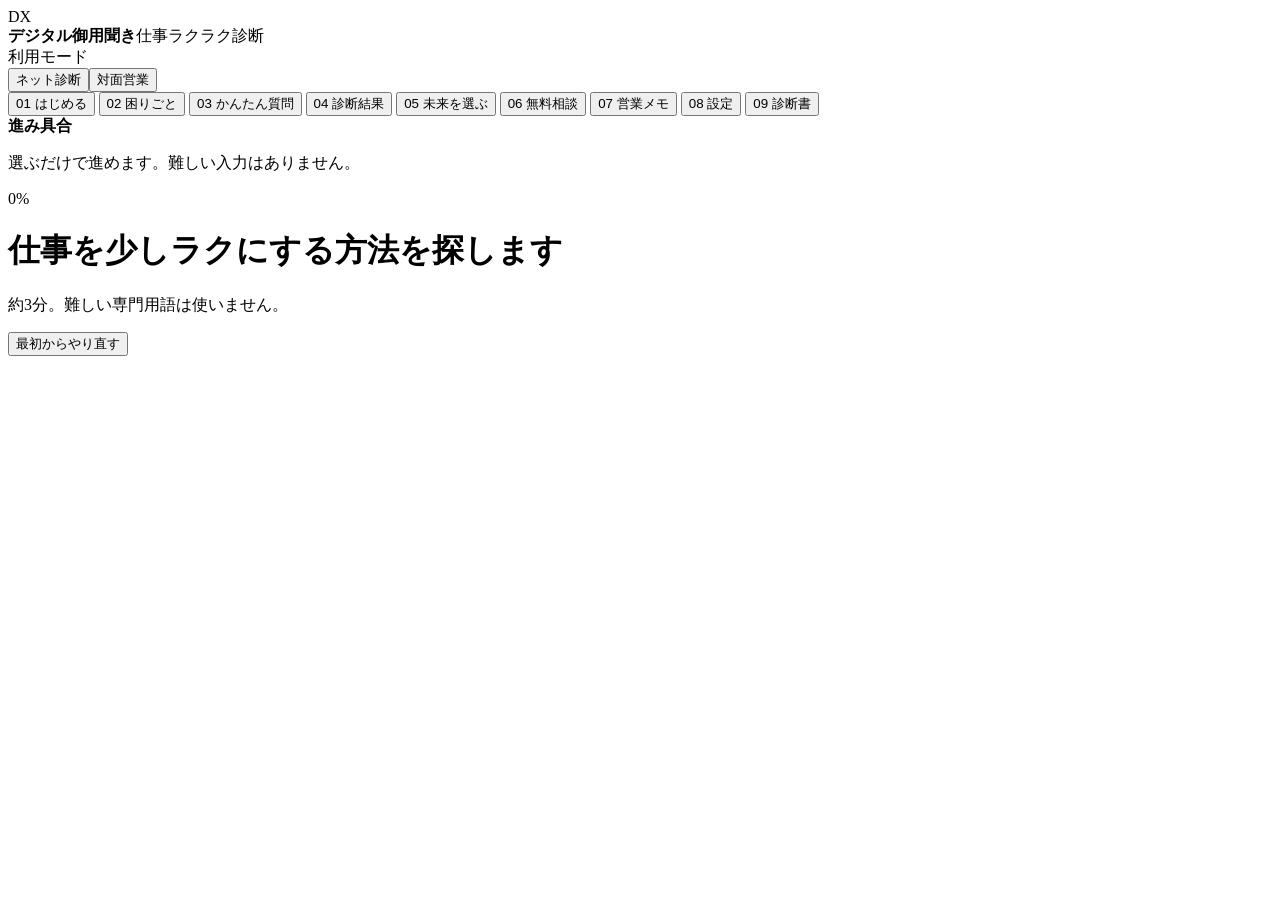
==== diagnosis/index.html @ c5b8c508 "Add work diagnosis preview page" ====
<!doctype html>
<html lang="ja">
<head>
<meta charset="utf-8">
<meta name="viewport" content="width=device-width,initial-scale=1">
<title>仕事ラクラク診断｜デジタル御用聞き</title>
<link rel="stylesheet" href="style.css">
</head>
<body>
<div class="shell">
<aside class="sidebar">
 <div class="brand"><div class="brandmark">DX</div><div><b>デジタル御用聞き</b><span>仕事ラクラク診断</span></div></div>
 <div class="mode-box">
  <label>利用モード</label>
  <div class="mode-tabs"><button id="netMode" class="active">ネット診断</button><button id="faceMode">対面営業</button></div>
 </div>
 <nav>
  <button class="active" data-view="welcome">01 はじめる</button>
  <button data-view="pain">02 困りごと</button>
  <button data-view="question">03 かんたん質問</button>
  <button data-view="result">04 診断結果</button>
  <button data-view="future">05 未来を選ぶ</button>
  <button data-view="contact">06 無料相談</button>
  <button data-view="sales" class="face-only">07 営業メモ</button>
  <button data-view="settings" class="face-only">08 設定</button>
  <button data-view="report" class="face-only">09 診断書</button>
 </nav>
 <div class="side-card"><b>進み具合</b><p>選ぶだけで進めます。難しい入力はありません。</p><div class="progress"><span id="progressBar" style="width:0%"></span></div><p id="progressText">0%</p></div>
</aside>

<main class="main">
 <div class="top">
  <div><h1 id="pageTitle">仕事を少しラクにする方法を探します</h1><p id="pageSub">約3分。難しい専門用語は使いません。</p></div>
  <div class="minor no-print"><button class="btn text" id="restartBtn">最初からやり直す</button></div>
 </div>

 <section id="welcome" class="view active"></section>
 <section id="pain" class="view"></section>
 <section id="question" class="view"></section>
 <section id="thinking" class="view"></section>
 <section id="result" class="view"></section>
 <section id="future" class="view"></section>
 <section id="contact" class="view"></section>
 <section id="sales" class="view"></section>
 <section id="settings" class="view"></section>
 <section id="report" class="view"></section>
</main>
</div>
<div class="toast" id="toast"></div>

<script src="app.js"></script>
</body>
</html>
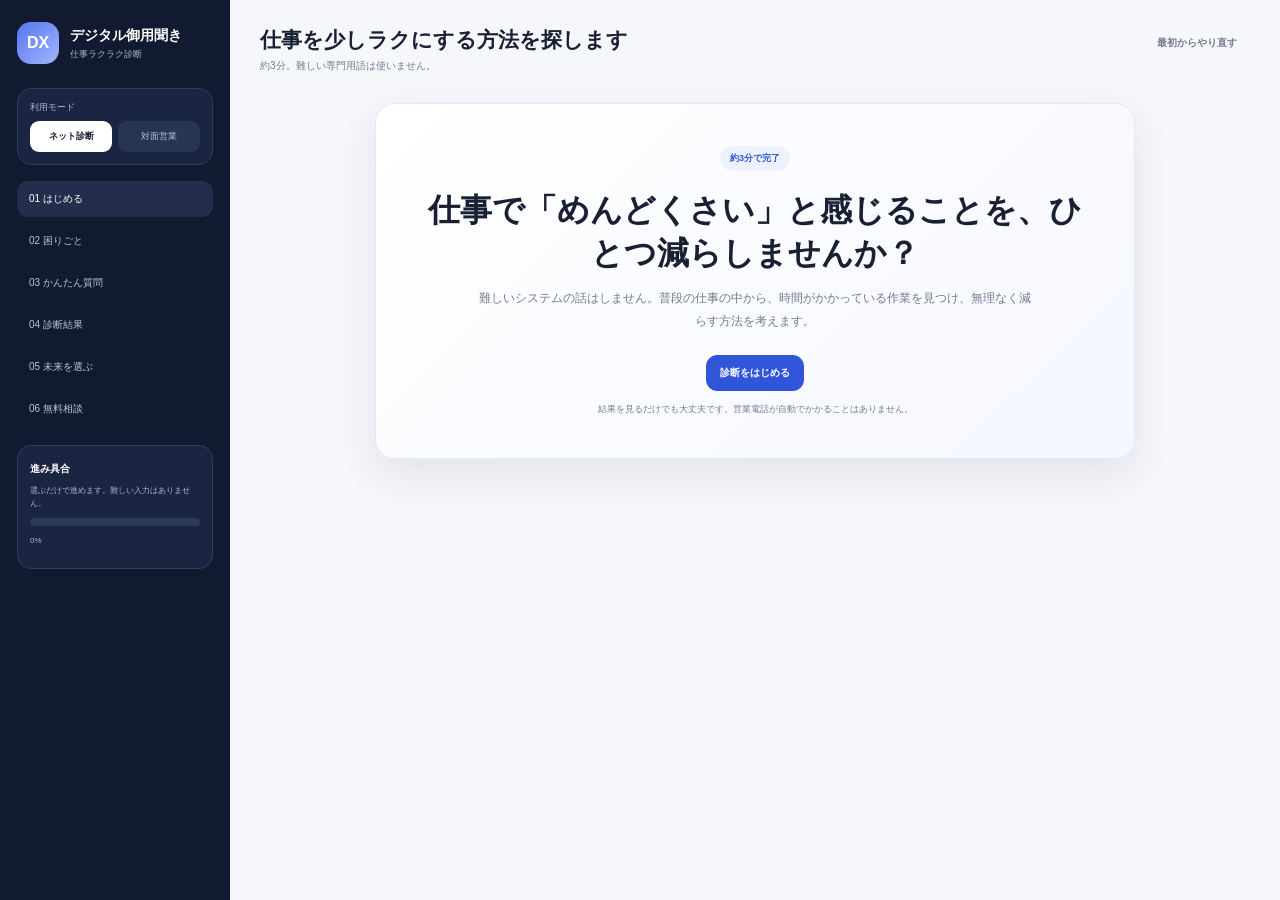
==== commit a48f45c9: "Keep scroll position when selecting diagnosis options" ====
--- a/diagnosis/index.html
+++ b/diagnosis/index.html
@@ -48,6 +48,30 @@
 </div>
 <div class="toast" id="toast"></div>
 
+<script>
+(() => {
+  const nativeScrollTo = window.scrollTo.bind(window);
+  let keepPosition = false;
+  let savedX = 0;
+  let savedY = 0;
+
+  document.addEventListener('pointerdown', (event) => {
+    if (!event.target.closest('[data-pain], [data-answer], [data-future]')) return;
+    keepPosition = true;
+    savedX = window.scrollX;
+    savedY = window.scrollY;
+  }, true);
+
+  window.scrollTo = (...args) => {
+    if (keepPosition) {
+      keepPosition = false;
+      requestAnimationFrame(() => nativeScrollTo(savedX, savedY));
+      return;
+    }
+    nativeScrollTo(...args);
+  };
+})();
+</script>
 <script src="app.js"></script>
 </body>
 </html>
--- a/diagnosis/style.css
+++ b/diagnosis/style.css
@@ -0,0 +1,41 @@
+:root{
+ --bg:#f6f7fb;--panel:#fff;--ink:#182033;--muted:#717b8f;--line:#e4e8f0;
+ --brand:#3155d9;--brand2:#6e87ef;--soft:#eef2ff;--green:#168965;--greenSoft:#eaf8f3;
+ --amber:#bd790f;--danger:#c74c4c;--shadow:0 16px 42px rgba(25,40,80,.09)
+}
+*{box-sizing:border-box}
+html,body{margin:0;min-height:100%;font-family:-apple-system,BlinkMacSystemFont,"Segoe UI","Noto Sans JP",sans-serif;background:var(--bg);color:var(--ink)}
+button,input,textarea,select{font:inherit}
+button{cursor:pointer}
+.shell{min-height:100vh;display:grid;grid-template-columns:230px minmax(0,1fr)}
+.sidebar{background:#111a30;color:#fff;padding:22px 17px;position:sticky;top:0;height:100vh;overflow:auto}
+.brand{display:flex;gap:11px;align-items:center;margin-bottom:24px}.brandmark{width:42px;height:42px;border-radius:14px;background:linear-gradient(135deg,#5577f0,#a2b5ff);display:grid;place-items:center;font-weight:900}.brand b{font-size:14px}.brand span{display:block;color:#aeb7cc;font-size:9px;margin-top:3px}
+.mode-box{background:#1a2542;border:1px solid #2d3a5b;border-radius:14px;padding:12px;margin-bottom:16px}.mode-box label{font-size:9px;color:#aeb7cc;display:block;margin-bottom:7px}.mode-tabs{display:grid;grid-template-columns:1fr 1fr;gap:6px}.mode-tabs button{border:0;border-radius:9px;background:#273452;color:#b8c3da;padding:9px 6px;font-size:9px}.mode-tabs button.active{background:#fff;color:#182033;font-weight:900}
+nav{display:grid;gap:6px}nav button{border:0;background:transparent;color:#bcc5d8;text-align:left;padding:11px 12px;border-radius:11px;font-size:10px}nav button.active,nav button:hover{background:#222e4c;color:#fff}
+.side-card{margin-top:18px;border:1px solid #2f3d5e;background:#1a2542;border-radius:14px;padding:12px}.side-card b{font-size:10px}.side-card p{font-size:8px;color:#aeb7cc;line-height:1.65}.progress{height:8px;background:#2d3958;border-radius:99px;overflow:hidden}.progress span{display:block;height:100%;background:linear-gradient(90deg,#6b89f4,#a8baff)}
+.main{min-width:0;padding:26px 30px 60px}
+.top{display:flex;justify-content:space-between;gap:14px;align-items:flex-start;margin-bottom:18px}.top h1{margin:0;font-size:21px}.top p{margin:5px 0 0;font-size:10px;color:var(--muted)}.top .minor{display:flex;gap:7px}
+.btn{border:1px solid var(--line);background:#fff;color:var(--ink);border-radius:11px;padding:10px 13px;font-size:10px;font-weight:900}.btn.primary{background:var(--brand);border-color:var(--brand);color:#fff}.btn.green{background:var(--green);border-color:var(--green);color:#fff}.btn.text{background:transparent;border:0;color:var(--muted)}.btn.danger{color:var(--danger)}
+.view{display:none}.view.active{display:block}
+.card{background:#fff;border:1px solid var(--line);border-radius:20px;box-shadow:var(--shadow)}.panel{padding:20px}
+.hero{max-width:760px;margin:30px auto;padding:42px 36px;text-align:center;background:linear-gradient(135deg,#fff,#f5f7ff)}.hero .eyebrow{display:inline-block;font-size:9px;font-weight:900;padding:6px 10px;border-radius:99px;background:var(--soft);color:var(--brand)}.hero h2{font-size:32px;line-height:1.35;margin:18px 0 12px}.hero p{font-size:12px;line-height:1.9;color:var(--muted);margin:0 auto 22px;max-width:560px}.hero small{display:block;margin-top:12px;color:var(--muted);font-size:9px}
+.center-card{max-width:760px;margin:24px auto}.question{font-size:23px;line-height:1.45;margin:0 0 8px}.helper{font-size:10px;color:var(--muted);line-height:1.7;margin-bottom:18px}
+.option-grid{display:grid;grid-template-columns:repeat(3,1fr);gap:10px}.option{border:1px solid var(--line);background:#fff;border-radius:15px;padding:17px;text-align:left;min-height:86px;transition:.15s}.option:hover{transform:translateY(-1px);box-shadow:0 10px 24px rgba(25,40,80,.08)}.option.active{border:2px solid var(--brand);background:var(--soft)}.option b{display:block;font-size:11px;margin-bottom:5px}.option span{font-size:8px;color:var(--muted);line-height:1.5}
+.single-options{display:grid;gap:9px}.single-options button{border:1px solid var(--line);background:#fff;border-radius:13px;padding:14px;text-align:left;font-size:10px}.single-options button.active{background:var(--soft);border-color:var(--brand);color:var(--brand);font-weight:900}
+.navrow{display:flex;justify-content:space-between;gap:8px;margin-top:18px}
+.thinking{max-width:600px;margin:60px auto;text-align:center;padding:38px}.thinking h2{font-size:23px}.dots{display:flex;justify-content:center;gap:8px;margin:24px}.dots span{width:12px;height:12px;border-radius:50%;background:var(--brand);animation:pulse 1s infinite}.dots span:nth-child(2){animation-delay:.15s}.dots span:nth-child(3){animation-delay:.3s}@keyframes pulse{0%,100%{opacity:.25;transform:scale(.8)}50%{opacity:1;transform:scale(1.1)}}
+.result-hero{padding:32px;background:linear-gradient(135deg,#162b70,#355bdc);color:#fff}.result-hero .label{font-size:9px;opacity:.8}.result-hero h2{font-size:29px;line-height:1.4;margin:9px 0}.result-hero p{font-size:11px;line-height:1.8;opacity:.88}
+.grid{display:grid;gap:13px}.c2{grid-template-columns:1fr 1fr}.c3{grid-template-columns:repeat(3,1fr)}
+.kpi{padding:19px}.kpi span{font-size:9px;color:var(--muted)}.kpi strong{display:block;font-size:27px;margin:8px 0}.kpi small{font-size:8px;color:var(--muted)}
+.head{display:flex;justify-content:space-between;gap:12px;align-items:flex-start;margin-bottom:14px}.head h3{font-size:14px;margin:0}.sub{font-size:9px;color:var(--muted);line-height:1.7;margin:4px 0 0}
+.tag{display:inline-block;padding:5px 8px;border-radius:99px;background:#edf1fa;color:#53617c;font-size:8px;font-weight:900}.tag.blue{background:var(--soft);color:var(--brand)}.tag.green{background:var(--greenSoft);color:var(--green)}.tag.amber{background:#fff4df;color:var(--amber)}
+.recommend{border:2px solid var(--brand);background:#f8faff}.recommend h3{font-size:18px;margin:0}.price{font-size:24px;font-weight:900;margin:10px 0}.recommend p,.note p{font-size:10px;line-height:1.75;color:var(--muted)}
+.future-grid{display:grid;grid-template-columns:repeat(5,1fr);gap:9px}.future{border:1px solid var(--line);background:#fff;border-radius:13px;padding:14px 8px;text-align:center;font-size:10px}.future.active{border:2px solid var(--green);background:var(--greenSoft);color:var(--green);font-weight:900}
+.cta{padding:28px;text-align:center}.cta h3{font-size:22px;margin:0 0 8px}.cta p{font-size:10px;color:var(--muted);line-height:1.8}.cta-buttons{display:flex;justify-content:center;gap:9px;flex-wrap:wrap;margin-top:16px}.disabled{opacity:.5;pointer-events:none}
+.admin{border-left:4px solid var(--amber)}.admin-grid{display:grid;grid-template-columns:1fr 1fr;gap:11px}.field{border:1px solid var(--line);border-radius:13px;padding:12px}.field label{display:block;font-size:9px;font-weight:900;margin-bottom:7px}.field input,.field textarea,.field select{width:100%;border:1px solid #dfe4ed;background:#f8fafc;border-radius:9px;padding:9px}.field textarea{min-height:80px}
+.script{white-space:pre-wrap;background:#111827;color:#e8eefc;border-radius:13px;padding:14px;font-size:9px;line-height:1.8}
+.report{max-width:900px;margin:auto;background:#fff}.cover{padding:36px;background:linear-gradient(135deg,#172c73,#355bdc);color:#fff;border-radius:18px}.cover h2{font-size:25px}.rsec{padding:19px 3px;border-bottom:1px solid var(--line)}table{width:100%;border-collapse:collapse;font-size:9px}th,td{border:1px solid var(--line);padding:8px;text-align:left}
+.toast{position:fixed;right:20px;bottom:20px;background:#172033;color:#fff;padding:11px 14px;border-radius:11px;font-size:9px;opacity:0;transform:translateY(7px);transition:.2s;pointer-events:none}.toast.show{opacity:1;transform:none}
+@media(max-width:900px){.shell{grid-template-columns:1fr}.sidebar{position:static;height:auto}.option-grid{grid-template-columns:1fr 1fr}.future-grid{grid-template-columns:repeat(3,1fr)}}
+@media(max-width:650px){.main{padding:16px}.top{display:block}.top .minor{margin-top:10px}.c2,.c3,.option-grid,.admin-grid{grid-template-columns:1fr}.future-grid{grid-template-columns:1fr 1fr}.hero{padding:30px 20px}.hero h2{font-size:26px}}
+@media print{.sidebar,.top,.no-print{display:none!important}.shell{display:block}.main{padding:0}.view{display:none!important}#report{display:block!important}.card{box-shadow:none;border:0}.cover{border-radius:0}}
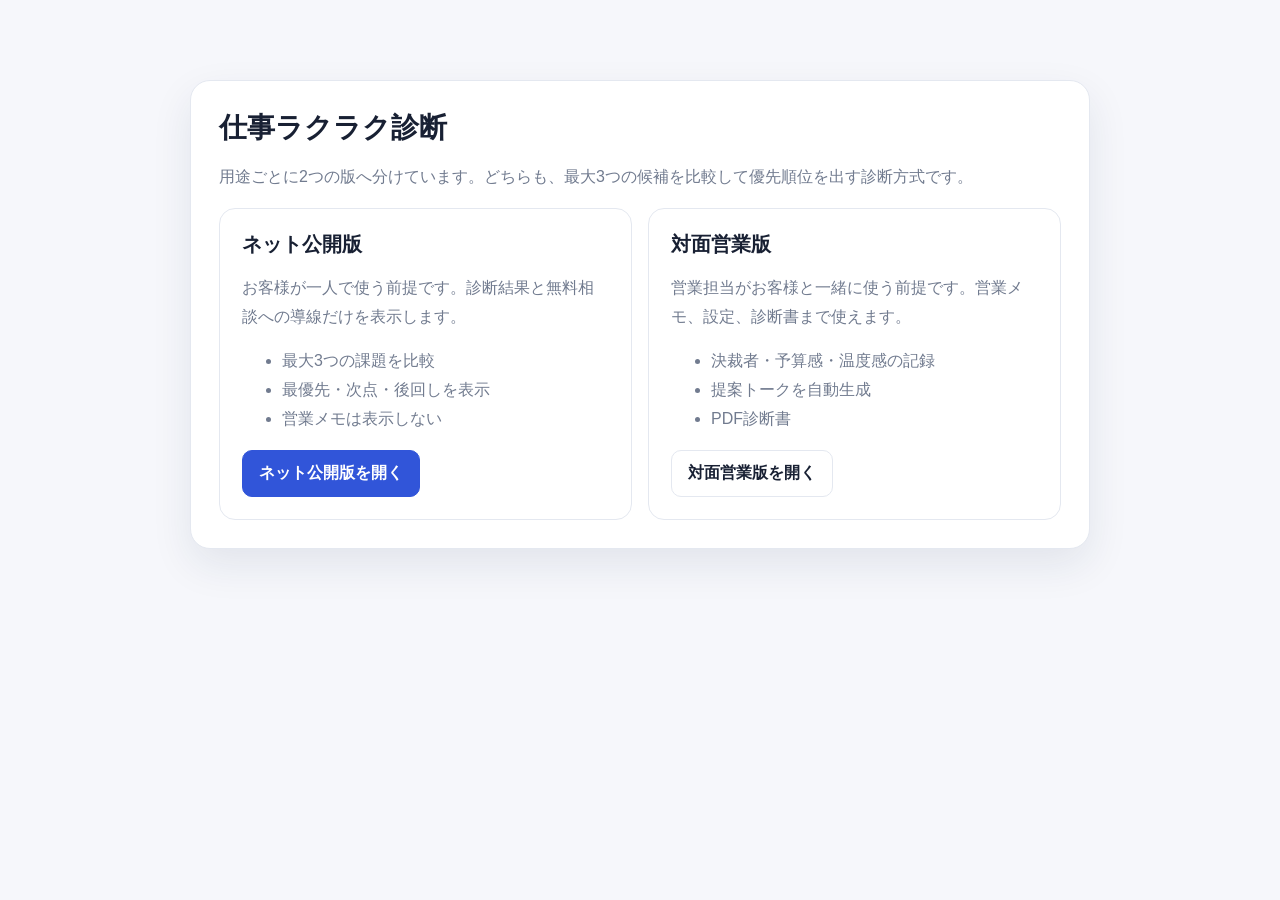
==== commit 01809857: "Update diagnosis chooser for V4 scoring flow" ====
--- a/diagnosis/index.html
+++ b/diagnosis/index.html
@@ -1,77 +1 @@
-<!doctype html>
-<html lang="ja">
-<head>
-<meta charset="utf-8">
-<meta name="viewport" content="width=device-width,initial-scale=1">
-<title>仕事ラクラク診断｜デジタル御用聞き</title>
-<link rel="stylesheet" href="style.css">
-</head>
-<body>
-<div class="shell">
-<aside class="sidebar">
- <div class="brand"><div class="brandmark">DX</div><div><b>デジタル御用聞き</b><span>仕事ラクラク診断</span></div></div>
- <div class="mode-box">
-  <label>利用モード</label>
-  <div class="mode-tabs"><button id="netMode" class="active">ネット診断</button><button id="faceMode">対面営業</button></div>
- </div>
- <nav>
-  <button class="active" data-view="welcome">01 はじめる</button>
-  <button data-view="pain">02 困りごと</button>
-  <button data-view="question">03 かんたん質問</button>
-  <button data-view="result">04 診断結果</button>
-  <button data-view="future">05 未来を選ぶ</button>
-  <button data-view="contact">06 無料相談</button>
-  <button data-view="sales" class="face-only">07 営業メモ</button>
-  <button data-view="settings" class="face-only">08 設定</button>
-  <button data-view="report" class="face-only">09 診断書</button>
- </nav>
- <div class="side-card"><b>進み具合</b><p>選ぶだけで進めます。難しい入力はありません。</p><div class="progress"><span id="progressBar" style="width:0%"></span></div><p id="progressText">0%</p></div>
-</aside>
-
-<main class="main">
- <div class="top">
-  <div><h1 id="pageTitle">仕事を少しラクにする方法を探します</h1><p id="pageSub">約3分。難しい専門用語は使いません。</p></div>
-  <div class="minor no-print"><button class="btn text" id="restartBtn">最初からやり直す</button></div>
- </div>
-
- <section id="welcome" class="view active"></section>
- <section id="pain" class="view"></section>
- <section id="question" class="view"></section>
- <section id="thinking" class="view"></section>
- <section id="result" class="view"></section>
- <section id="future" class="view"></section>
- <section id="contact" class="view"></section>
- <section id="sales" class="view"></section>
- <section id="settings" class="view"></section>
- <section id="report" class="view"></section>
-</main>
-</div>
-<div class="toast" id="toast"></div>
-
-<script>
-(() => {
-  const nativeScrollTo = window.scrollTo.bind(window);
-  let keepPosition = false;
-  let savedX = 0;
-  let savedY = 0;
-
-  document.addEventListener('pointerdown', (event) => {
-    if (!event.target.closest('[data-pain], [data-answer], [data-future]')) return;
-    keepPosition = true;
-    savedX = window.scrollX;
-    savedY = window.scrollY;
-  }, true);
-
-  window.scrollTo = (...args) => {
-    if (keepPosition) {
-      keepPosition = false;
-      requestAnimationFrame(() => nativeScrollTo(savedX, savedY));
-      return;
-    }
-    nativeScrollTo(...args);
-  };
-})();
-</script>
-<script src="app.js"></script>
-</body>
-</html>+<!doctype html><html lang="ja"><head><meta charset="utf-8"><meta name="viewport" content="width=device-width,initial-scale=1"><title>仕事ラクラク診断｜版の選択</title><style>body{font-family:-apple-system,BlinkMacSystemFont,"Segoe UI","Noto Sans JP",sans-serif;margin:0;background:#f6f7fb;color:#182033}.wrap{max-width:900px;margin:60px auto;padding:20px}.card{background:#fff;border:1px solid #e4e8f0;border-radius:20px;padding:28px;box-shadow:0 16px 42px rgba(25,40,80,.09)}.grid{display:grid;grid-template-columns:1fr 1fr;gap:16px}.box{border:1px solid #e4e8f0;border-radius:16px;padding:22px}h1{font-size:28px;margin:0 0 10px}h2{font-size:20px;margin:0 0 8px}p,li{line-height:1.8;color:#717b8f}a.btn{display:inline-block;padding:12px 16px;border-radius:10px;text-decoration:none;font-weight:700;border:1px solid #3155d9;background:#3155d9;color:#fff}a.btn.secondary{background:#fff;color:#182033;border-color:#e4e8f0}@media(max-width:700px){.grid{grid-template-columns:1fr}}</style></head><body><div class="wrap"><div class="card"><h1>仕事ラクラク診断</h1><p>用途ごとに2つの版へ分けています。どちらも、最大3つの候補を比較して優先順位を出す診断方式です。</p><div class="grid"><div class="box"><h2>ネット公開版</h2><p>お客様が一人で使う前提です。診断結果と無料相談への導線だけを表示します。</p><ul><li>最大3つの課題を比較</li><li>最優先・次点・後回しを表示</li><li>営業メモは表示しない</li></ul><a class="btn" href="./public/">ネット公開版を開く</a></div><div class="box"><h2>対面営業版</h2><p>営業担当がお客様と一緒に使う前提です。営業メモ、設定、診断書まで使えます。</p><ul><li>決裁者・予算感・温度感の記録</li><li>提案トークを自動生成</li><li>PDF診断書</li></ul><a class="btn secondary" href="./face/">対面営業版を開く</a></div></div></div></div></body></html>
